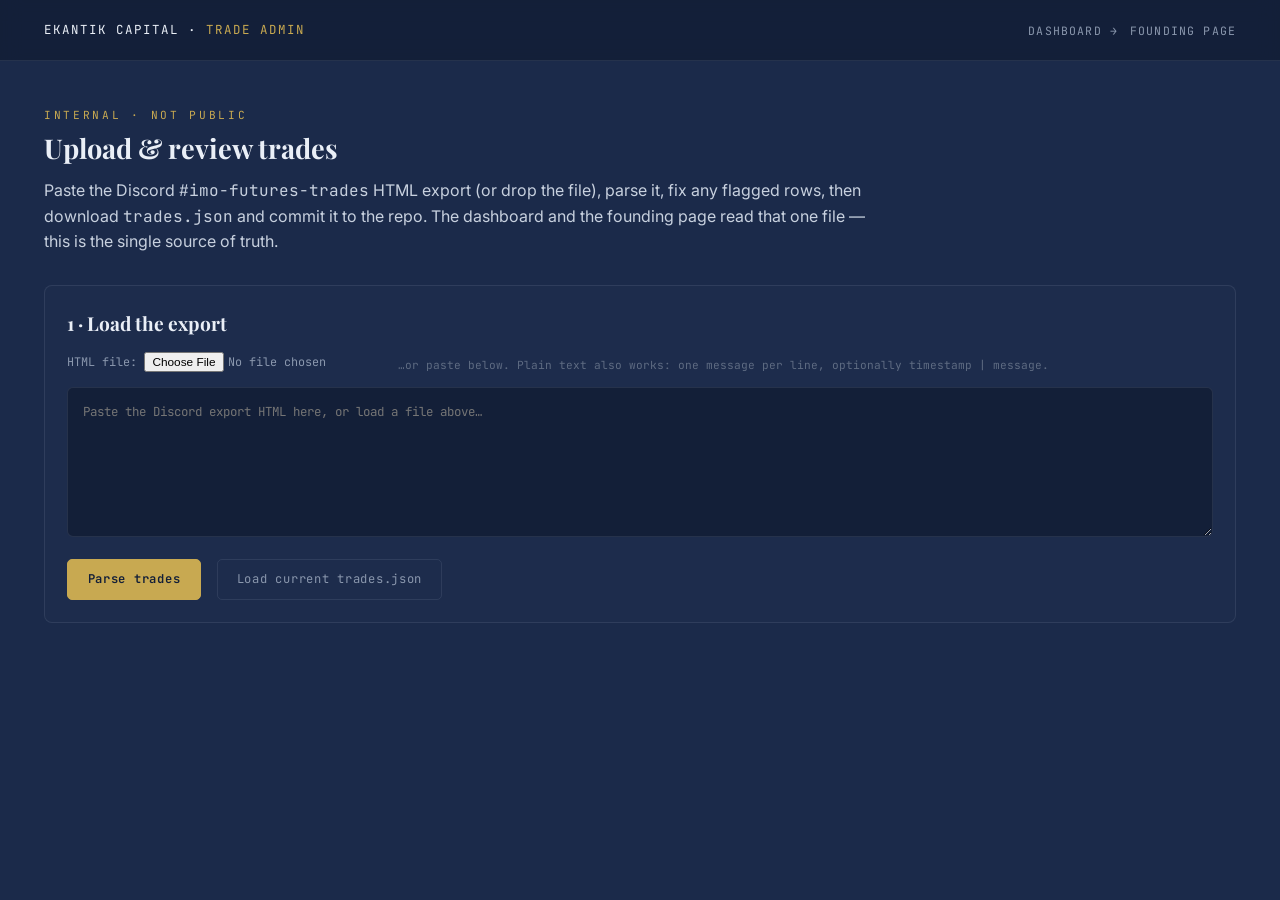
==== admin.html @ 6541a825 "Add independent edge dashboard, parser, and admin tool The founding page now demonstrates the edge o" ====
<!DOCTYPE html>
<html lang="en">
<head>
    <meta charset="UTF-8">
    <meta name="viewport" content="width=device-width, initial-scale=1.0">
    <meta name="robots" content="noindex,nofollow">
    <title>Ekantik Capital — Trade Admin</title>

    <link rel="preconnect" href="https://fonts.googleapis.com">
    <link rel="preconnect" href="https://fonts.gstatic.com" crossorigin>
    <link href="https://fonts.googleapis.com/css2?family=Playfair+Display:wght@600&family=JetBrains+Mono:wght@400;500;600&family=Inter:wght@300;400;500;600&display=swap" rel="stylesheet">

    <style>
        *,*::before,*::after{margin:0;padding:0;box-sizing:border-box;}
        :root{
            --navy:#1B2A4A;--navy-deep:#131F38;--gold:#C8A951;--gold-soft:rgba(200,169,81,.14);
            --slate:#8A97AD;--slate-dim:#5E6B82;--ink:#EAEFF7;
            --hair:rgba(200,169,81,.18);--hair-cool:rgba(138,151,173,.16);
            --pos:#4FB286;--neg:#C9554E;
            --display:'Playfair Display',Georgia,serif;--mono:'JetBrains Mono',ui-monospace,Menlo,monospace;--sans:'Inter',-apple-system,sans-serif;
        }
        body{font-family:var(--sans);background:var(--navy);color:var(--ink);line-height:1.6;-webkit-font-smoothing:antialiased;}
        .wrap{max-width:1240px;margin:0 auto;padding:0 24px;}
        a{color:var(--gold);text-decoration:none;}a:hover{text-decoration:underline;}
        h1{font-family:var(--display);font-size:1.7rem;}h2{font-family:var(--display);font-size:1.2rem;margin-bottom:.6rem;}
        .mono{font-family:var(--mono);}

        .topbar{position:sticky;top:0;z-index:20;background:rgba(19,31,56,.92);backdrop-filter:blur(10px);border-bottom:1px solid var(--hair-cool);}
        .topbar .wrap{display:flex;align-items:center;justify-content:space-between;height:60px;}
        .brand{font-family:var(--mono);font-size:.78rem;letter-spacing:.16em;text-transform:uppercase;}
        .brand span{color:var(--gold);}
        .topbar a{font-family:var(--mono);font-size:.72rem;letter-spacing:.1em;text-transform:uppercase;color:var(--slate);}

        header.hd{padding:40px 0 8px;}
        header.hd .kicker{font-family:var(--mono);font-size:.7rem;letter-spacing:.24em;text-transform:uppercase;color:var(--gold);}
        header.hd p{color:#C7D0DE;max-width:840px;margin-top:.5rem;}

        section.card{border:1px solid var(--hair-cool);border-radius:8px;background:rgba(255,255,255,.012);padding:1.4rem;margin:22px 0;}
        .row{display:flex;gap:1rem;flex-wrap:wrap;align-items:center;}
        textarea{width:100%;min-height:150px;background:var(--navy-deep);color:var(--ink);border:1px solid var(--hair-cool);border-radius:6px;
            padding:.9rem;font-family:var(--mono);font-size:.78rem;resize:vertical;}
        textarea:focus{outline:none;border-color:var(--gold);}
        .btn{font-family:var(--mono);font-size:.76rem;letter-spacing:.06em;padding:.7rem 1.2rem;border-radius:5px;border:1px solid var(--gold);cursor:pointer;
            background:transparent;color:var(--gold);transition:all .15s;text-decoration:none;display:inline-flex;align-items:center;gap:.5rem;}
        .btn:hover{background:var(--gold-soft);text-decoration:none;}
        .btn.primary{background:var(--gold);color:var(--navy-deep);font-weight:600;}
        .btn.primary:hover{background:#d9bc66;}
        .btn.ghost{border-color:var(--hair-cool);color:var(--slate);}
        .file-label{font-family:var(--mono);font-size:.74rem;color:var(--slate);}
        input[type=file]{font-family:var(--mono);font-size:.74rem;color:var(--slate);}

        .stat-strip{display:grid;grid-template-columns:repeat(6,1fr);gap:.8rem;margin:10px 0 0;}
        .stat{border:1px solid var(--hair-cool);border-radius:6px;padding:.8rem;}
        .stat .l{font-family:var(--mono);font-size:.6rem;letter-spacing:.1em;text-transform:uppercase;color:var(--slate);}
        .stat .v{font-family:var(--mono);font-size:1.1rem;color:var(--ink);margin-top:.2rem;}
        .stat .v.pos{color:var(--pos);}.stat .v.neg{color:var(--neg);}.stat .v.gold{color:var(--gold);}

        .table-scroll{overflow-x:auto;border:1px solid var(--hair-cool);border-radius:8px;margin-top:10px;}
        table{width:100%;border-collapse:collapse;font-family:var(--mono);font-size:.76rem;min-width:980px;}
        th,td{text-align:left;padding:.45rem .6rem;border-bottom:1px solid var(--hair-cool);}
        th{color:var(--gold);font-size:.62rem;letter-spacing:.06em;text-transform:uppercase;position:sticky;top:0;background:var(--navy-deep);}
        tr.review{background:rgba(200,169,81,.07);}
        tr.excluded{opacity:.45;}
        td input,td select{background:var(--navy-deep);color:var(--ink);border:1px solid var(--hair-cool);border-radius:4px;padding:.3rem .4rem;font-family:var(--mono);font-size:.74rem;width:100%;}
        td input:focus,td select:focus{outline:none;border-color:var(--gold);}
        td.num input{width:74px;}
        .raw-cell{max-width:240px;white-space:nowrap;overflow:hidden;text-overflow:ellipsis;color:var(--slate-dim);font-size:.68rem;}
        .pill{font-size:.58rem;letter-spacing:.06em;text-transform:uppercase;padding:.1rem .45rem;border-radius:99px;border:1px solid var(--hair-cool);color:var(--slate);}
        .msg{font-family:var(--mono);font-size:.76rem;margin-left:1rem;}
        .msg.ok{color:var(--pos);}.msg.err{color:var(--neg);}
        .hint{font-family:var(--mono);font-size:.7rem;color:var(--slate-dim);margin-top:.5rem;}
        .checkcol{text-align:center;}
    </style>
</head>
<body>
    <div class="topbar"><div class="wrap">
        <div class="brand">EKANTIK CAPITAL · <span>Trade Admin</span></div>
        <div><a href="dashboard.html">Dashboard →</a> &nbsp; <a href="index.html">Founding page</a></div>
    </div></div>

    <div class="wrap">
        <header class="hd">
            <span class="kicker">Internal · not public</span>
            <h1>Upload &amp; review trades</h1>
            <p>Paste the Discord <span class="mono">#imo-futures-trades</span> HTML export (or drop the file), parse it, fix any flagged rows, then download <span class="mono">trades.json</span> and commit it to the repo. The dashboard and the founding page read that one file — this is the single source of truth.</p>
        </header>

        <section class="card">
            <h2>1 · Load the export</h2>
            <div class="row" style="margin-bottom:.8rem;">
                <label class="file-label">HTML file: <input type="file" id="file" accept=".html,.htm,.txt"></label>
                <span class="hint">…or paste below. Plain text also works: one message per line, optionally <span class="mono">timestamp | message</span>.</span>
            </div>
            <textarea id="input" placeholder="Paste the Discord export HTML here, or load a file above…"></textarea>
            <div class="row" style="margin-top:.9rem;">
                <button class="btn primary" id="parseBtn">Parse trades</button>
                <button class="btn ghost" id="loadCurrent">Load current trades.json</button>
                <span id="parseMsg" class="msg"></span>
            </div>
        </section>

        <section class="card" id="reviewCard" style="display:none;">
            <h2>2 · Review &amp; correct</h2>
            <p class="hint">Rows highlighted in gold need a human look (half-size / parenthetical results, unresolved, no-trade). Edit any cell. Untick <b>Incl.</b> to exclude a record from the public counts.</p>
            <div class="stat-strip" id="stats"></div>
            <div class="table-scroll">
                <table id="tbl"><thead><tr>
                    <th class="checkcol">Incl.</th><th>ID</th><th>Series</th><th>Dir</th><th>Entry</th><th>Stop</th><th>Target</th>
                    <th>Points</th><th>Size</th><th>Date</th><th>Status</th><th>Raw (source)</th>
                </tr></thead><tbody id="tbody"></tbody></table>
            </div>
        </section>

        <section class="card" id="exportCard" style="display:none;">
            <h2>3 · Export</h2>
            <div class="row">
                <button class="btn primary" id="downloadBtn">⬇ Download trades.json</button>
                <button class="btn" id="copyBtn">Copy JSON</button>
                <button class="btn ghost" id="saveLocal">Save to browser</button>
                <span id="exportMsg" class="msg"></span>
            </div>
            <p class="hint">Commit the downloaded <span class="mono">trades.json</span> to the repo root. The live page serves whatever is committed there.</p>
        </section>
    </div>

    <script src="parser.js"></script>
    <script>
        var ROWS = [], META = null;
        var $ = function(id){ return document.getElementById(id); };

        $("file").addEventListener("change", function(e){
            var f = e.target.files[0]; if(!f) return;
            var rd = new FileReader();
            rd.onload = function(){ $("input").value = rd.result; flash("parseMsg","Loaded "+f.name+" ("+(f.size/1024|0)+" KB). Click Parse.","ok"); };
            rd.readAsText(f);
        });

        $("parseBtn").addEventListener("click", function(){
            var txt = $("input").value.trim();
            if(!txt){ flash("parseMsg","Nothing to parse — load a file or paste the export.","err"); return; }
            try {
                var trades = EkantikParser.parse(txt);
                ROWS = trades.map(function(t){ t._incl = (t.status!=="no-trade" && t.status!=="unresolved"); return t; });
                META = META || defaultMeta();
                renderRows(); renderStats();
                $("reviewCard").style.display = ""; $("exportCard").style.display = "";
                flash("parseMsg","Parsed "+trades.length+" records.","ok");
                $("reviewCard").scrollIntoView({behavior:"smooth"});
            } catch(err){ flash("parseMsg","Parse error: "+err.message,"err"); }
        });

        $("loadCurrent").addEventListener("click", function(){
            fetch("trades.json",{cache:"no-store"}).then(function(r){ if(!r.ok) throw new Error("not found"); return r.json(); })
            .then(function(doc){
                META = { schema:doc.schema, source:doc.source, instrument:doc.instrument, live_since:doc.live_since, note:doc.note };
                ROWS = (doc.trades||doc).map(function(t){ t._incl = (t.status!=="no-trade" && t.status!=="unresolved"); return t; });
                renderRows(); renderStats();
                $("reviewCard").style.display=""; $("exportCard").style.display="";
                flash("parseMsg","Loaded current trades.json ("+ROWS.length+" records).","ok");
            }).catch(function(e){ flash("parseMsg","Could not load trades.json: "+e.message,"err"); });
        });

        function defaultMeta(){
            return { schema:"ekantik-trades/v1",
                source:"Discord #imo-futures-trades export",
                instrument:"ES / MES index futures (points)",
                live_since:"2026-05-22",
                note:"F-series = pre-launch operator history; S-series = live public sample since 2026-05-22. 'review:true' marks records needing confirmation. Counts exclude no-trade and unresolved records." };
        }

        function renderRows(){
            var tb = $("tbody"); tb.innerHTML = "";
            ROWS.forEach(function(t,i){
                var tr = document.createElement("tr");
                if(t.review) tr.classList.add("review");
                if(!t._incl) tr.classList.add("excluded");
                tr.innerHTML =
                  '<td class="checkcol"><input type="checkbox" data-i="'+i+'" data-k="_incl" '+(t._incl?"checked":"")+'></td>' +
                  '<td><input data-i="'+i+'" data-k="id" value="'+attr(t.id)+'" style="width:54px"></td>' +
                  '<td>'+sel(i,"series",t.series,["historical","live"])+'</td>' +
                  '<td>'+sel(i,"direction",t.direction,["short","long",""])+'</td>' +
                  '<td class="num">'+num(i,"entry",t.entry)+'</td>' +
                  '<td class="num">'+num(i,"stop",t.stop)+'</td>' +
                  '<td class="num">'+num(i,"target",t.target)+'</td>' +
                  '<td class="num">'+num(i,"points",t.points)+'</td>' +
                  '<td><input data-i="'+i+'" data-k="size" value="'+attr(t.size)+'" style="width:62px"></td>' +
                  '<td><input data-i="'+i+'" data-k="date" value="'+attr(t.date)+'" style="width:96px"></td>' +
                  '<td><span class="pill">'+attr(t.status)+'</span>'+(t.review?' <span class="pill" style="color:var(--gold)">review</span>':'')+'</td>' +
                  '<td class="raw-cell" title="'+attr(t.raw)+'">'+attr(t.raw)+'</td>';
                tb.appendChild(tr);
            });
            tb.querySelectorAll("input,select").forEach(function(el){
                el.addEventListener("change", onEdit);
            });
        }

        function onEdit(e){
            var el = e.target, i = +el.getAttribute("data-i"), k = el.getAttribute("data-k");
            var t = ROWS[i];
            if(k === "_incl"){ t._incl = el.checked; }
            else if(["entry","stop","target","points"].indexOf(k) !== -1){
                t[k] = el.value === "" ? null : parseFloat(el.value);
            } else { t[k] = el.value || (k==="direction"?null:el.value); }
            // recompute status from points when points edited
            if(k === "points"){
                if(t.points == null) t.status = "unresolved";
                else if(t.points > 0) t.status = "win";
                else if(t.points < 0) t.status = "loss";
                else t.status = "scratch";
            }
            renderRows(); renderStats();
        }

        function renderStats(){
            var included = ROWS.filter(function(t){ return t._incl; });
            var s = EkantikParser.computeStats(included.map(stripUI));
            $("stats").innerHTML =
                stat("Countable", s.count, "") +
                stat("Win rate", (s.winRate*100).toFixed(1)+"%", "gold") +
                stat("Net pts", fmt(s.net), s.net>=0?"pos":"neg") +
                stat("Profit factor", s.profitFactor==null?"—":s.profitFactor.toFixed(2), "gold") +
                stat("Hist / Live", s.historical+" / "+s.live, "") +
                stat("Flagged", ROWS.filter(function(t){return t.review;}).length, "gold");
        }
        function stat(l,v,c){ return '<div class="stat"><div class="l">'+l+'</div><div class="v '+c+'">'+v+'</div></div>'; }

        $("downloadBtn").addEventListener("click", function(){
            var blob = new Blob([buildJSON()], {type:"application/json"});
            var a = document.createElement("a");
            a.href = URL.createObjectURL(blob); a.download = "trades.json"; a.click();
            URL.revokeObjectURL(a.href);
            flash("exportMsg","Downloaded. Commit it to the repo root.","ok");
        });
        $("copyBtn").addEventListener("click", function(){
            navigator.clipboard.writeText(buildJSON()).then(function(){ flash("exportMsg","Copied to clipboard.","ok"); });
        });
        $("saveLocal").addEventListener("click", function(){
            localStorage.setItem("ekantik_trades", buildJSON());
            flash("exportMsg","Saved to this browser (localStorage).","ok");
        });

        function buildJSON(){
            var trades = ROWS.map(function(t){
                var o = stripUI(t);
                o.review = !!t.review;
                if(!t._incl && o.status!=="no-trade" && o.status!=="unresolved"){ o.status = "excluded"; o.review = true; }
                return o;
            });
            var doc = Object.assign({}, META, { generated: new Date().toISOString().replace(/\.\d+Z$/,"Z"), trades: trades });
            return JSON.stringify(doc, null, 2);
        }
        function stripUI(t){
            var o = {}; ["id","series","direction","entry","stop","target","points","size","date","time","status","review","raw"].forEach(function(k){ if(k in t) o[k]=t[k]; });
            return o;
        }

        function sel(i,k,v,opts){
            return '<select data-i="'+i+'" data-k="'+k+'">'+opts.map(function(o){
                return '<option value="'+o+'"'+(String(v||"")===o?" selected":"")+'>'+(o||"—")+'</option>';
            }).join("")+'</select>';
        }
        function num(i,k,v){ return '<input data-i="'+i+'" data-k="'+k+'" value="'+(v==null?"":v)+'" inputmode="decimal">'; }
        function attr(s){ return s==null?"":String(s).replace(/"/g,"&quot;").replace(/</g,"&lt;"); }
        function fmt(n){ return (n>0?"+":"")+n; }
        function flash(id,txt,cls){ var e=$(id); e.textContent=txt; e.className="msg "+(cls||""); }
    </script>
</body>
</html>
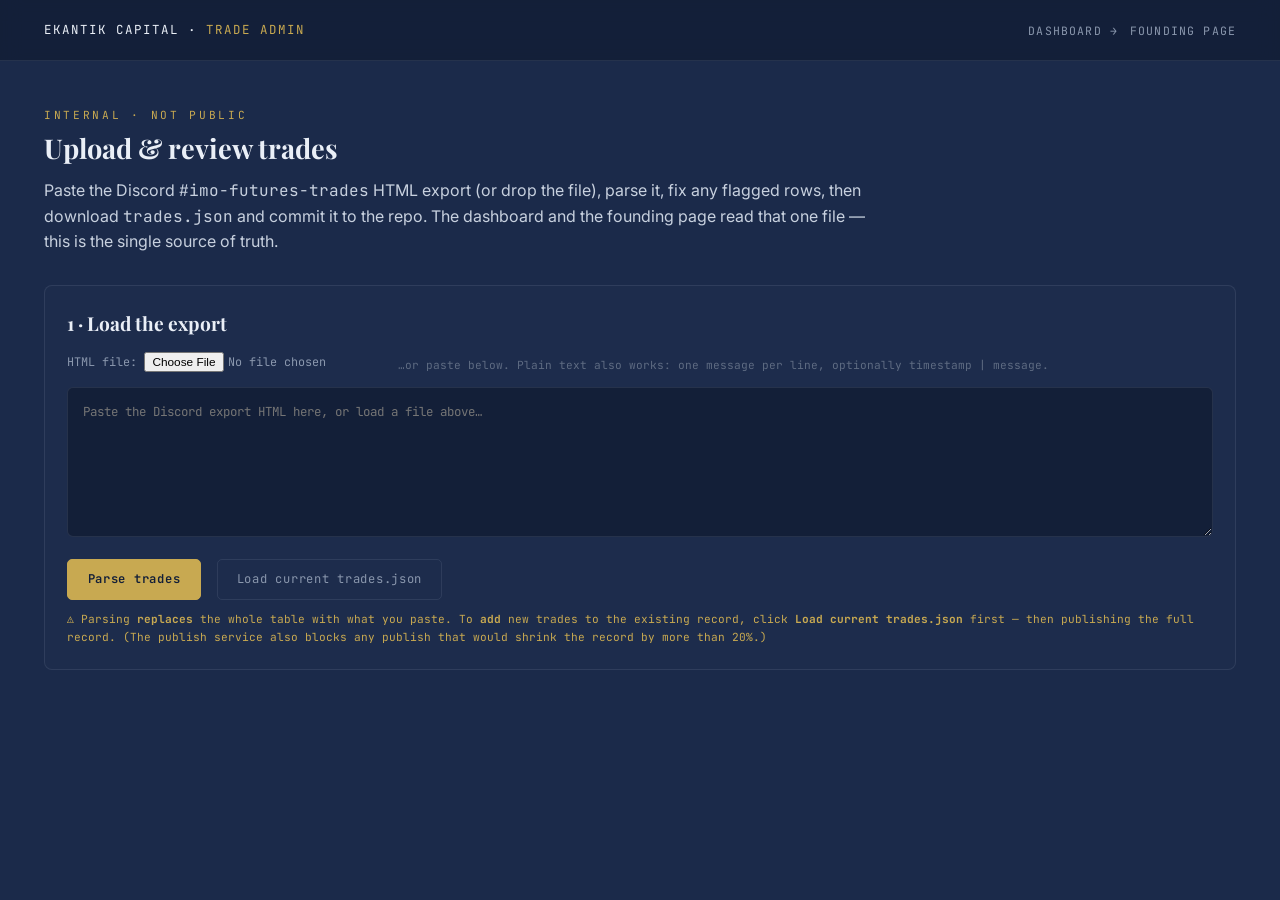
==== commit f4297fdf: "Recover full trade record + guard against accidental overwrite Restore the full 105-trade Feb-May re" ====
--- a/admin.html
+++ b/admin.html
@@ -97,6 +97,7 @@
                 <button class="btn ghost" id="loadCurrent">Load current trades.json</button>
                 <span id="parseMsg" class="msg"></span>
             </div>
+            <p class="hint" style="color:var(--gold);margin-top:.7rem;">⚠ Parsing <b>replaces</b> the whole table with what you paste. To <b>add</b> new trades to the existing record, click <b>Load current trades.json</b> first — then publishing the full record. (The publish service also blocks any publish that would shrink the record by more than 20%.)</p>
         </section>
 
         <section class="card" id="reviewCard" style="display:none;">
@@ -120,6 +121,16 @@
                 <span id="exportMsg" class="msg"></span>
             </div>
             <p class="hint">Commit the downloaded <span class="mono">trades.json</span> to the repo root. The live page serves whatever is committed there.</p>
+
+            <h2 style="margin-top:1.6rem;">4 · Publish to live site</h2>
+            <p class="hint">Commits <span class="mono">trades.json</span> straight to the repo through the publish service; GitHub Pages then redeploys in ~1 min. The service holds the GitHub token server-side — it is never in this page. Set the endpoint once (saved in this browser) and enter the publish password each time.</p>
+            <div class="row" style="margin-top:.7rem;">
+                <input id="pubEndpoint" type="url" placeholder="https://ekantik-publish.<you>.workers.dev" style="flex:1;min-width:280px;background:var(--navy-deep);color:var(--ink);border:1px solid var(--hair-cool);border-radius:5px;padding:.55rem .7rem;font-family:var(--mono);font-size:.74rem;">
+                <input id="pubPassword" type="password" placeholder="publish password" autocomplete="off" style="background:var(--navy-deep);color:var(--ink);border:1px solid var(--hair-cool);border-radius:5px;padding:.55rem .7rem;font-family:var(--mono);font-size:.74rem;">
+                <button class="btn primary" id="publishBtn">Publish to live</button>
+                <span id="publishMsg" class="msg"></span>
+            </div>
+            <p class="hint" style="margin-top:.5rem;">This goes live. Records currently excluded keep their data but are marked <span class="mono">excluded</span> and drop out of the public counts.</p>
         </section>
     </div>
 
@@ -152,7 +163,9 @@
         $("loadCurrent").addEventListener("click", function(){
             fetch("trades.json",{cache:"no-store"}).then(function(r){ if(!r.ok) throw new Error("not found"); return r.json(); })
             .then(function(doc){
-                META = { schema:doc.schema, source:doc.source, instrument:doc.instrument, live_since:doc.live_since, note:doc.note };
+                // preserve EVERY top-level field (cost_per_contract, cost_basis, and
+                // any future metadata) — never cherry-pick, or export silently drops them.
+                META = {}; Object.keys(doc).forEach(function(k){ if(k!=="trades") META[k]=doc[k]; });
                 ROWS = (doc.trades||doc).map(function(t){ t._incl = (t.status!=="no-trade" && t.status!=="unresolved"); return t; });
                 renderRows(); renderStats();
                 $("reviewCard").style.display=""; $("exportCard").style.display="";
@@ -164,8 +177,11 @@
             return { schema:"ekantik-trades/v1",
                 source:"Discord #imo-futures-trades export",
                 instrument:"ES / MES index futures (points)",
-                live_since:"2026-05-22",
-                note:"F-series = pre-launch operator history; S-series = live public sample since 2026-05-22. 'review:true' marks records needing confirmation. Counts exclude no-trade and unresolved records." };
+                point_value:50,
+                working_unit:5000,
+                cost_per_contract:6,
+                cost_basis:"Logged points are gross realized fills; cost_per_contract is a round-trip $ per ES-equivalent contract (Tradovate ES all-in ~$6) used to show net figures. Set to 0 for gross only.",
+                note:"One continuous, operator-executed record. point_value = $/point (50 = one ES contract); working_unit = $ base for drawdown %. 'review:true' marks records needing confirmation; counts exclude no-trade and unresolved records." };
         }
 
         function renderRows(){
@@ -239,6 +255,42 @@
             flash("exportMsg","Saved to this browser (localStorage).","ok");
         });
 
+        // Remember the publish endpoint (NOT the password) in this browser.
+        $("pubEndpoint").value = localStorage.getItem("ekantik_pub_endpoint") || "";
+        $("pubEndpoint").addEventListener("change", function(){
+            localStorage.setItem("ekantik_pub_endpoint", $("pubEndpoint").value.trim());
+        });
+        $("publishBtn").addEventListener("click", function(){
+            var endpoint = $("pubEndpoint").value.trim();
+            var password = $("pubPassword").value;
+            if(!endpoint){ flash("publishMsg","Set the publish endpoint URL first.","err"); return; }
+            if(!password){ flash("publishMsg","Enter the publish password.","err"); return; }
+            var content = buildJSON();
+            var count = ROWS.filter(function(t){ return t._incl; }).length;
+            if(!confirm("Publish "+ROWS.length+" records ("+count+" included) to the LIVE site now?")) return;
+            var btn = $("publishBtn"); btn.disabled = true;
+            flash("publishMsg","Publishing…","");
+            fetch(endpoint, {
+                method:"POST",
+                headers:{ "Content-Type":"application/json" },
+                body: JSON.stringify({ password:password, content:content,
+                    message:"Update trades.json ("+count+" included of "+ROWS.length+") via admin publish" })
+            })
+            .then(function(r){ return r.json().then(function(j){ return { ok:r.ok, j:j }; }); })
+            .then(function(res){
+                if(res.ok && res.j.ok){
+                    flash("publishMsg","Published — Pages will redeploy shortly.","ok");
+                    if(res.j.commit){ var m=$("publishMsg"); m.innerHTML += ' <a href="'+res.j.commit+'" target="_blank" rel="noopener">view commit →</a>'; }
+                } else {
+                    var j = res.j || {};
+                    var msg = (j.error||"failed") + (j.status?(" [github "+j.status+"]"):"") + (j.detail?(" — "+String(j.detail).slice(0,200)):"");
+                    flash("publishMsg","Failed: "+msg,"err");
+                }
+            })
+            .catch(function(e){ flash("publishMsg","Network error: "+e.message,"err"); })
+            .then(function(){ btn.disabled = false; });
+        });
+
         function buildJSON(){
             var trades = ROWS.map(function(t){
                 var o = stripUI(t);
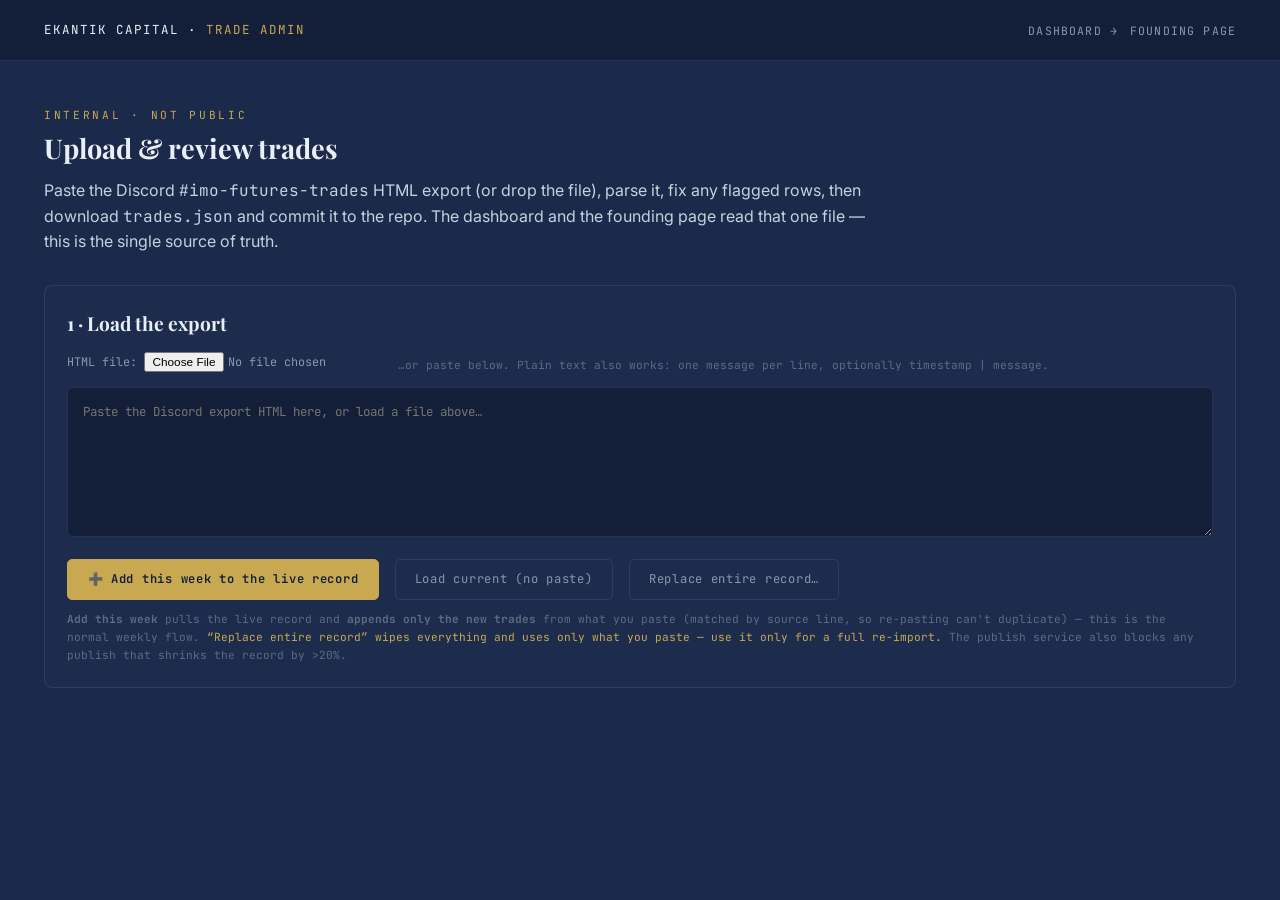
==== commit b90f96a4: "Recover full record (+ June 10-12) and make admin APPEND new weeks by default Second accidental over" ====
--- a/admin.html
+++ b/admin.html
@@ -93,11 +93,12 @@
             </div>
             <textarea id="input" placeholder="Paste the Discord export HTML here, or load a file above…"></textarea>
             <div class="row" style="margin-top:.9rem;">
-                <button class="btn primary" id="parseBtn">Parse trades</button>
-                <button class="btn ghost" id="loadCurrent">Load current trades.json</button>
+                <button class="btn primary" id="addBtn">➕ Add this week to the live record</button>
+                <button class="btn ghost" id="loadCurrent">Load current (no paste)</button>
+                <button class="btn ghost" id="parseBtn">Replace entire record…</button>
                 <span id="parseMsg" class="msg"></span>
             </div>
-            <p class="hint" style="color:var(--gold);margin-top:.7rem;">⚠ Parsing <b>replaces</b> the whole table with what you paste. To <b>add</b> new trades to the existing record, click <b>Load current trades.json</b> first — then publishing the full record. (The publish service also blocks any publish that would shrink the record by more than 20%.)</p>
+            <p class="hint" style="margin-top:.7rem;"><b>Add this week</b> pulls the live record and <b>appends only the new trades</b> from what you paste (matched by source line, so re-pasting can't duplicate) — this is the normal weekly flow. <span style="color:var(--gold)">“Replace entire record” wipes everything and uses only what you paste — use it only for a full re-import.</span> The publish service also blocks any publish that shrinks the record by &gt;20%.</p>
         </section>
 
         <section class="card" id="reviewCard" style="display:none;">
@@ -146,16 +147,43 @@
             rd.readAsText(f);
         });
 
+        // Signature for de-dup: exact source line if present, else id+date+time+points.
+        function sig(t){ return t.raw ? "raw:"+t.raw : [t.id,t.date,t.time,t.points].join("|"); }
+
+        // PRIMARY weekly flow: pull the live record and append ONLY new trades.
+        $("addBtn").addEventListener("click", function(){
+            var txt = $("input").value.trim();
+            if(!txt){ flash("parseMsg","Paste this week's export first.","err"); return; }
+            var parsed;
+            try { parsed = EkantikParser.parse(txt); }
+            catch(err){ flash("parseMsg","Parse error: "+err.message,"err"); return; }
+            flash("parseMsg","Fetching live record…","");
+            fetch("trades.json",{cache:"no-store"}).then(function(r){ if(!r.ok) throw new Error("not found"); return r.json(); })
+            .then(function(doc){
+                META = {}; Object.keys(doc).forEach(function(k){ if(k!=="trades") META[k]=doc[k]; });
+                var current = (doc.trades||doc);
+                var seen = {}; current.forEach(function(t){ seen[sig(t)] = true; });
+                var fresh = parsed.filter(function(t){ return !seen[sig(t)]; });
+                ROWS = current.concat(fresh).map(function(t){ if(t._incl===undefined) t._incl = (t.status!=="no-trade" && t.status!=="unresolved"); return t; });
+                renderRows(); renderStats();
+                $("reviewCard").style.display=""; $("exportCard").style.display="";
+                flash("parseMsg","Added "+fresh.length+" new trade(s) to the live record ("+current.length+" → "+ROWS.length+"). Review, then Publish.", fresh.length?"ok":"err");
+                $("reviewCard").scrollIntoView({behavior:"smooth"});
+            }).catch(function(e){ flash("parseMsg","Could not load live trades.json to append to: "+e.message,"err"); });
+        });
+
+        // EXPLICIT full replacement (guarded by a confirm).
         $("parseBtn").addEventListener("click", function(){
             var txt = $("input").value.trim();
             if(!txt){ flash("parseMsg","Nothing to parse — load a file or paste the export.","err"); return; }
+            if(!confirm("REPLACE the entire record with only what you pasted? This discards all existing trades. Use 'Add this week' instead unless you're doing a full re-import.")) return;
             try {
                 var trades = EkantikParser.parse(txt);
                 ROWS = trades.map(function(t){ t._incl = (t.status!=="no-trade" && t.status!=="unresolved"); return t; });
                 META = META || defaultMeta();
                 renderRows(); renderStats();
                 $("reviewCard").style.display = ""; $("exportCard").style.display = "";
-                flash("parseMsg","Parsed "+trades.length+" records.","ok");
+                flash("parseMsg","Parsed "+trades.length+" records (full replace).","ok");
                 $("reviewCard").scrollIntoView({behavior:"smooth"});
             } catch(err){ flash("parseMsg","Parse error: "+err.message,"err"); }
         });
@@ -292,8 +320,9 @@
         });
 
         function buildJSON(){
-            var trades = ROWS.map(function(t){
+            var trades = ROWS.map(function(t, i){
                 var o = stripUI(t);
+                o.seq = i + 1;                 // re-sequence in table order (appended weeks get clean, non-colliding seq)
                 o.review = !!t.review;
                 if(!t._incl && o.status!=="no-trade" && o.status!=="unresolved"){ o.status = "excluded"; o.review = true; }
                 return o;
